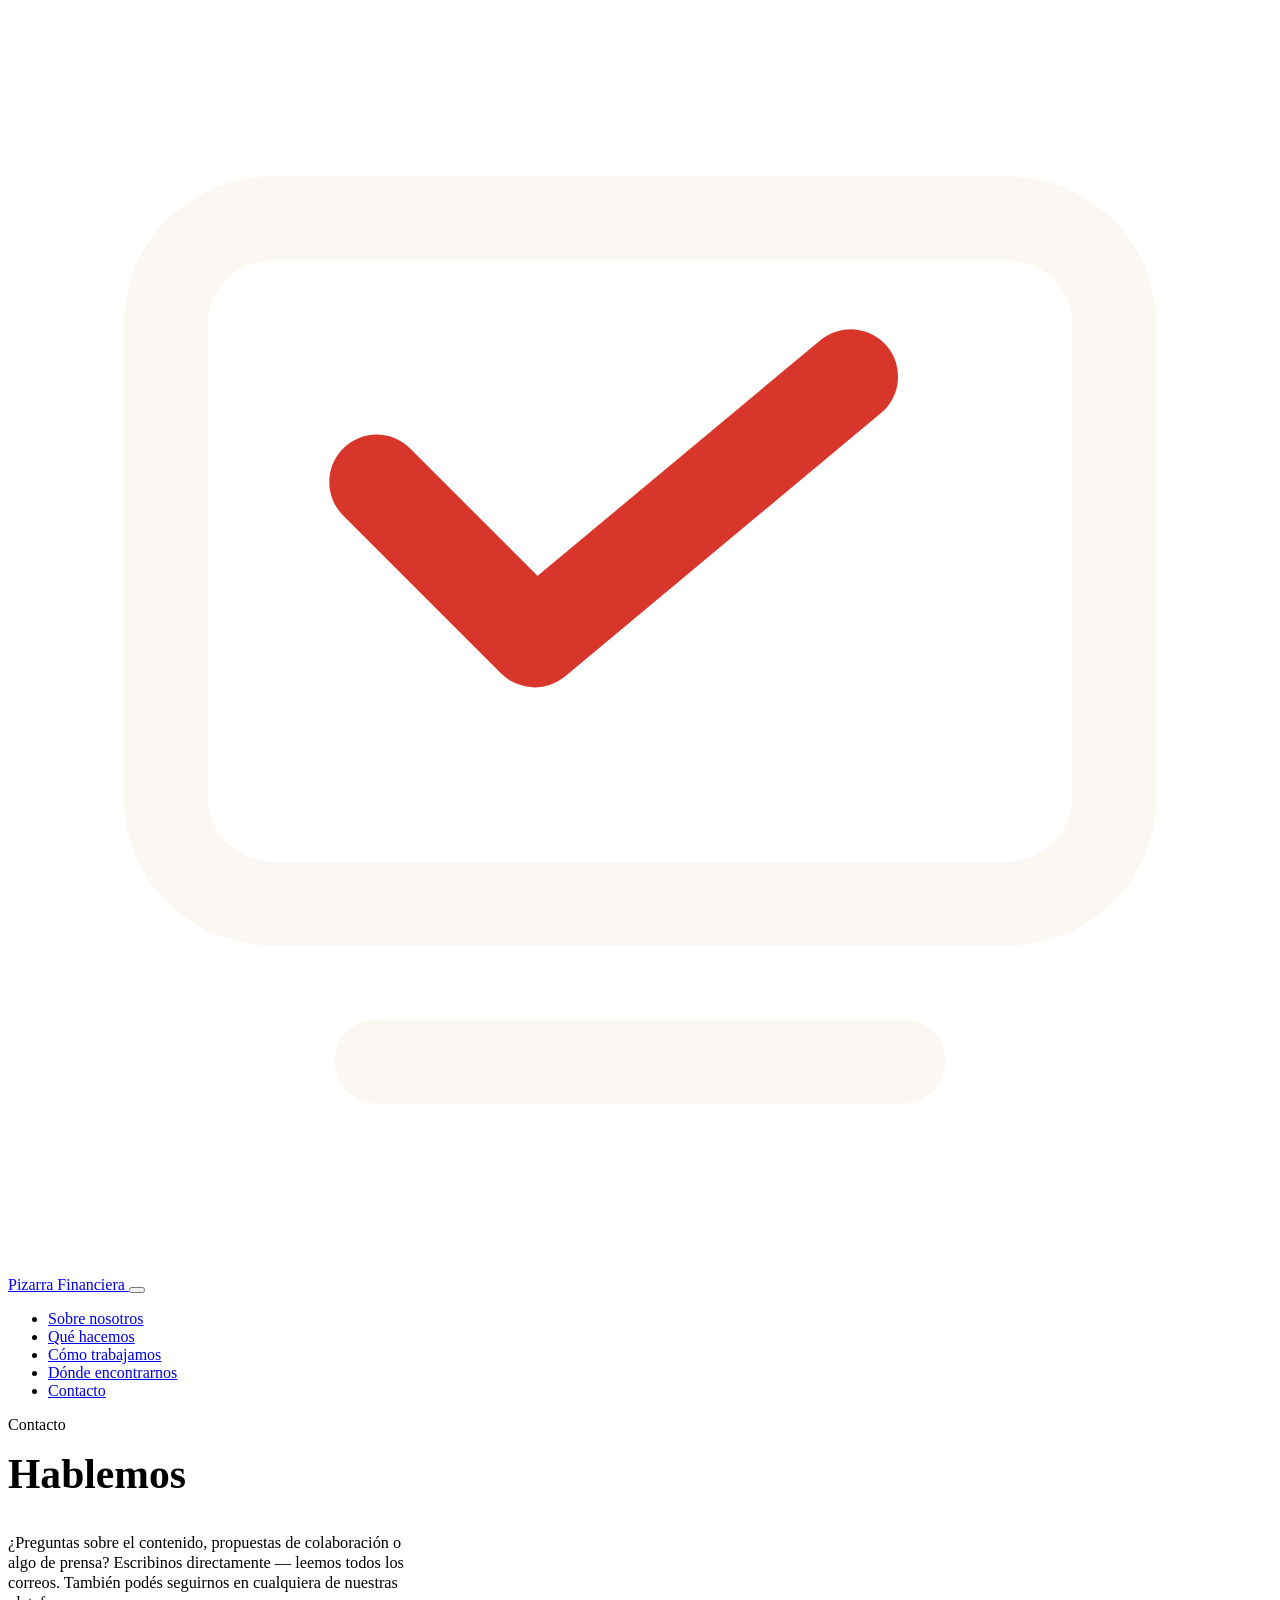
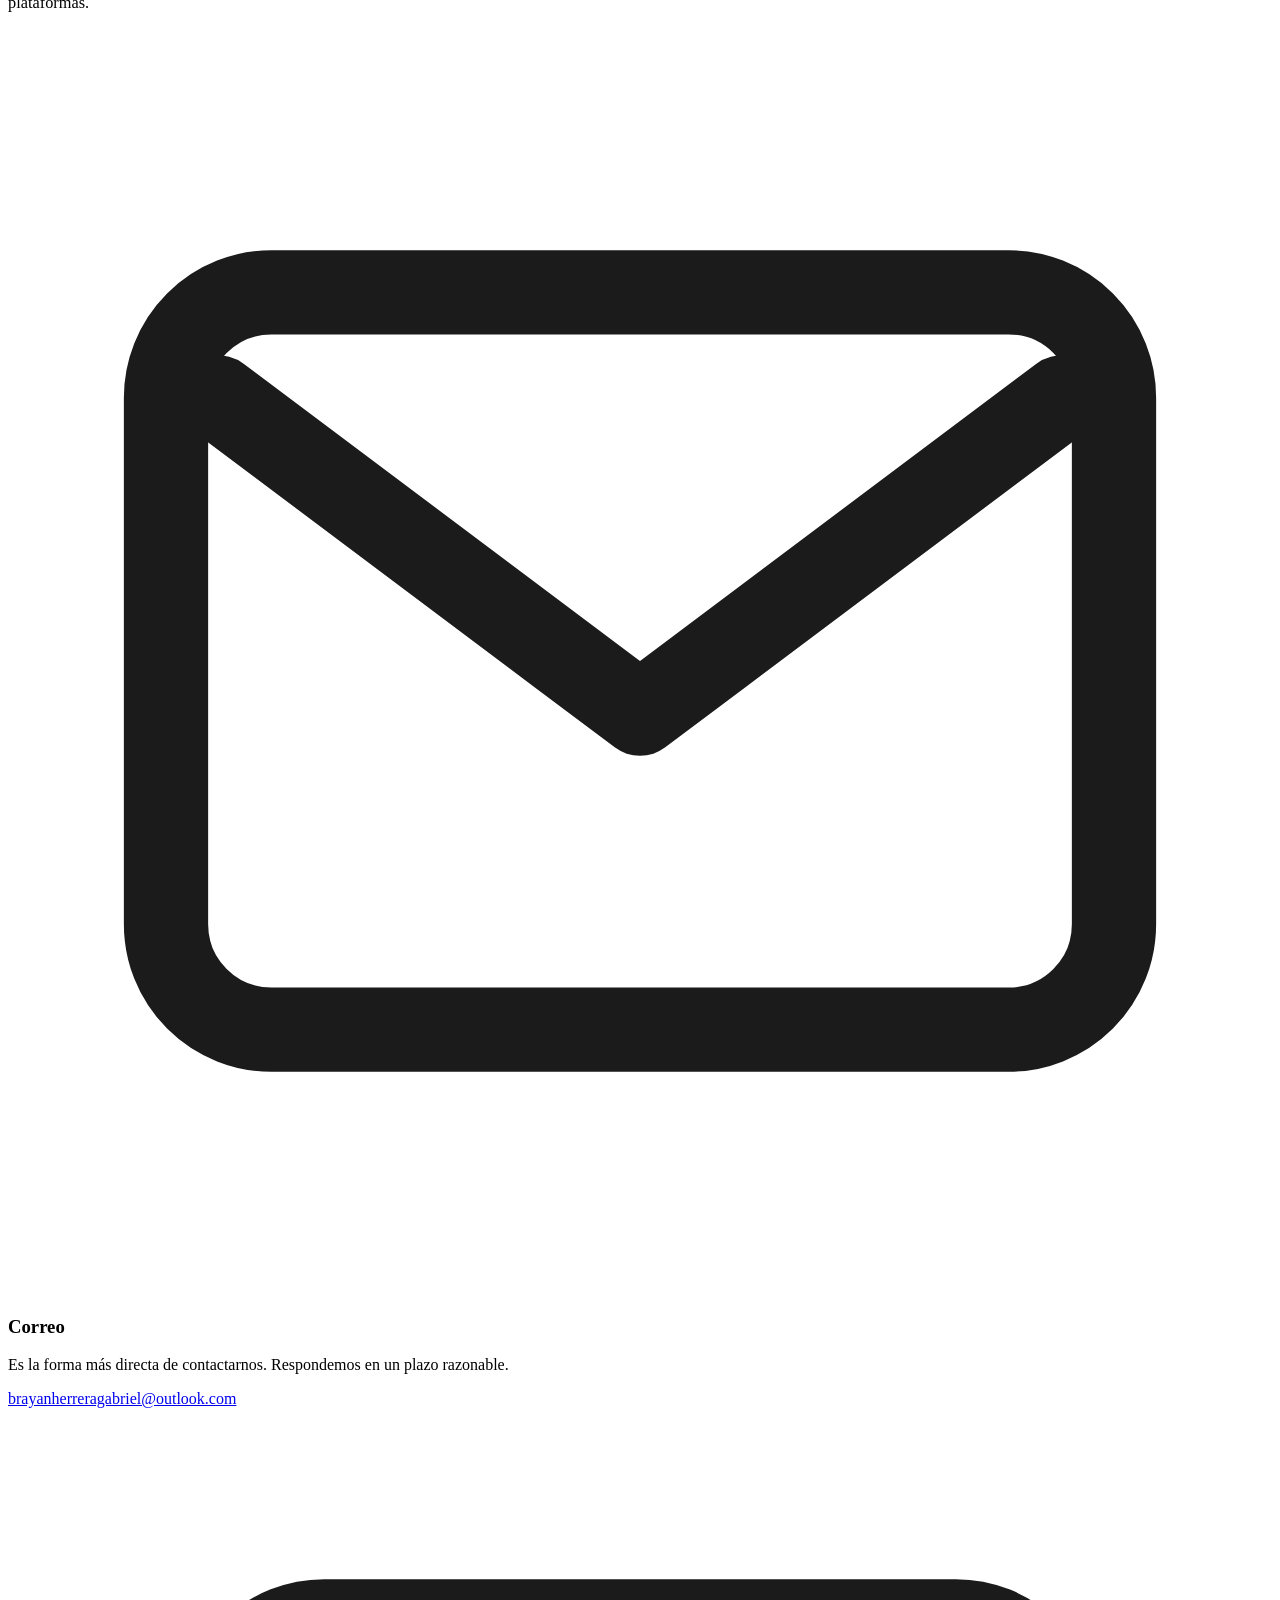
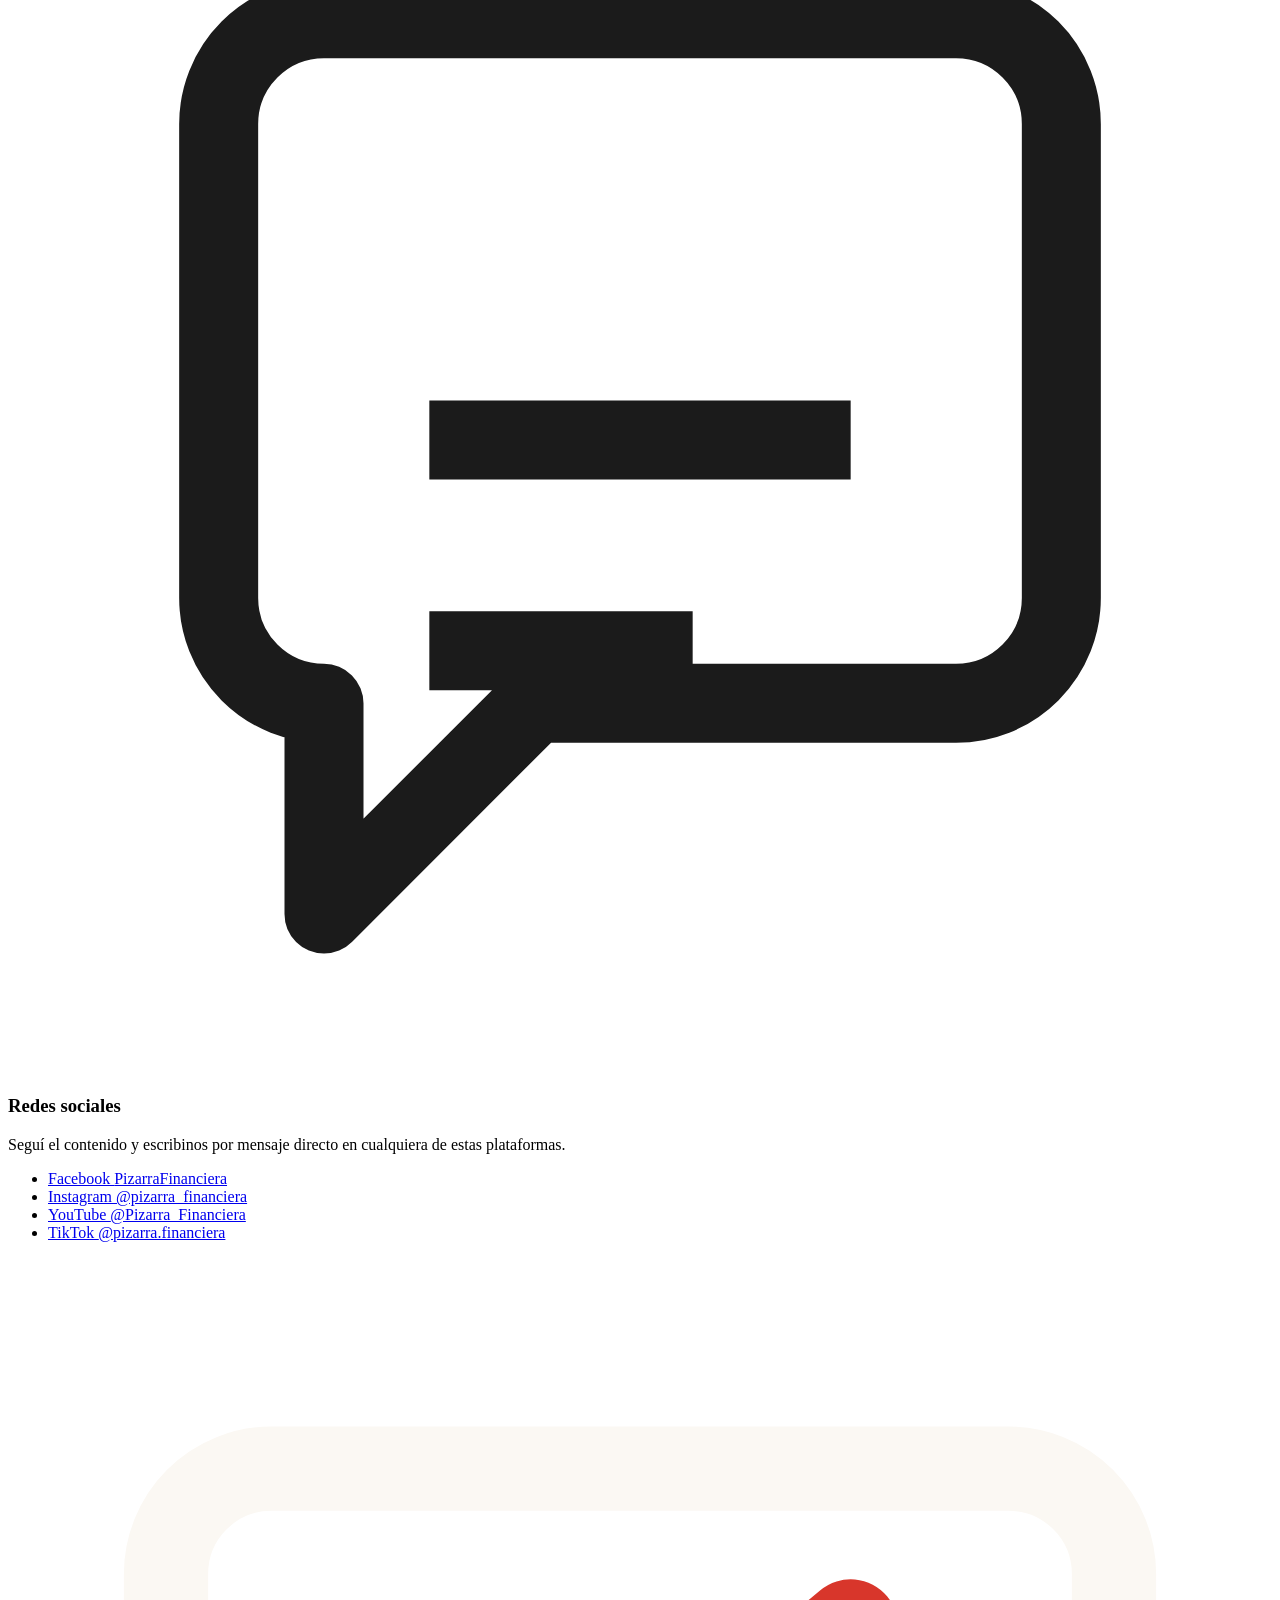
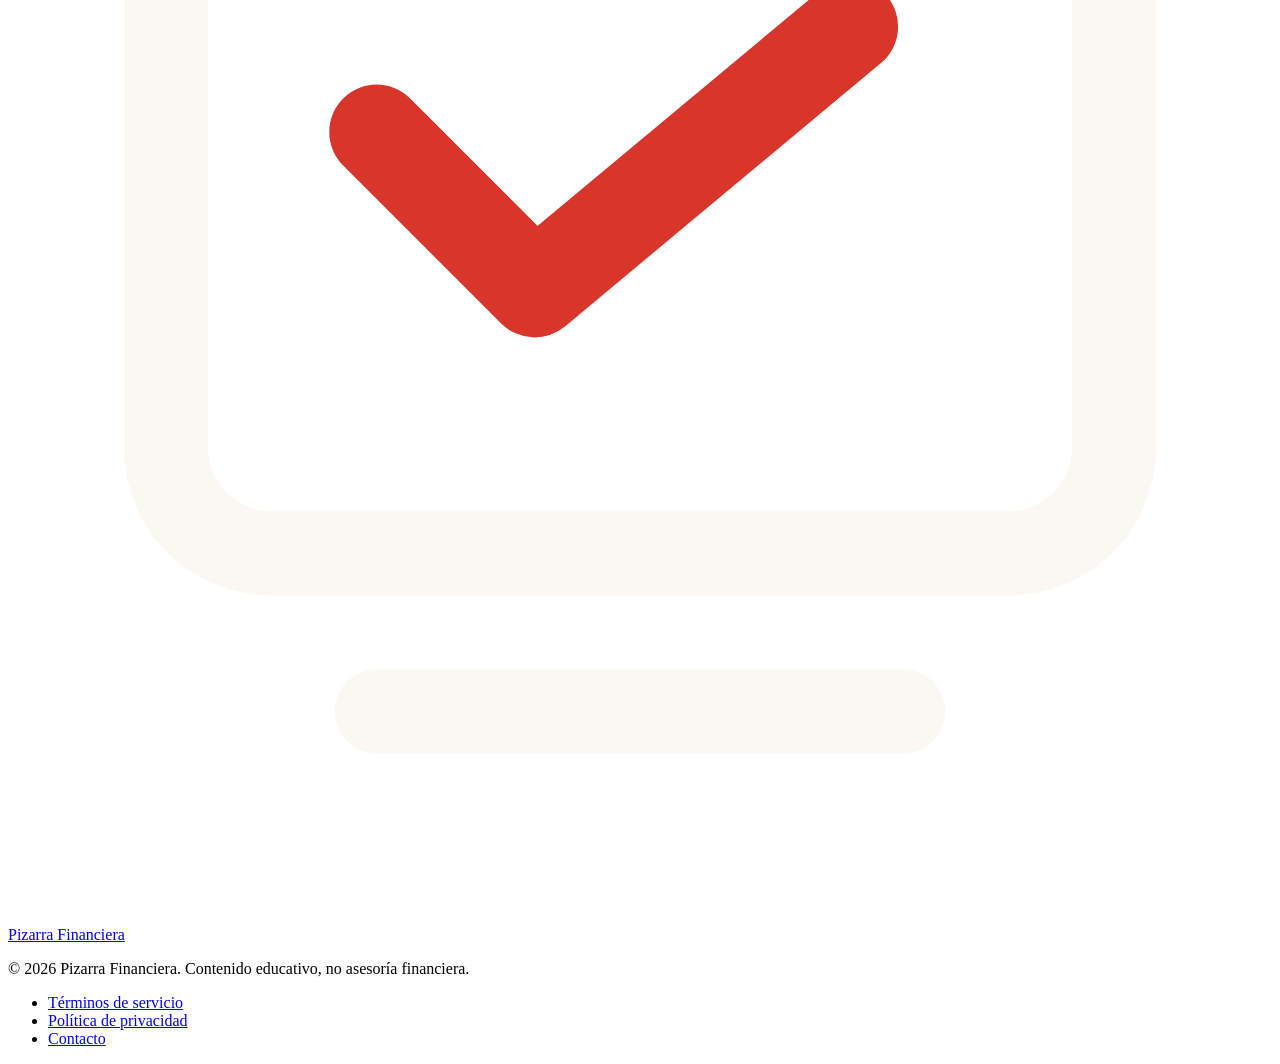
==== contact.html @ 554ced75 "contact.html" ====
<!DOCTYPE html>
<html lang="es">
<head>
<meta charset="UTF-8">
<meta name="viewport" content="width=device-width, initial-scale=1.0">
<title>Contacto — Pizarra Financiera</title>
<meta name="description" content="Escribinos a Pizarra Financiera por correo o seguinos en nuestras redes sociales.">
<link rel="preconnect" href="https://fonts.googleapis.com">
<link rel="preconnect" href="https://fonts.gstatic.com" crossorigin>
<link href="https://fonts.googleapis.com/css2?family=Baloo+2:wght@500;600;700;800&family=Inter:wght@400;500;600;700&family=Space+Mono:wght@400;700&display=swap" rel="stylesheet">
<link rel="stylesheet" href="styles.css">
</head>
<body>

<header class="site">
  <nav class="wrap">
    <a href="index.html" class="brand">
      <span class="mark">
        <svg viewBox="0 0 24 24" fill="none"><rect x="3" y="4" width="18" height="13" rx="2" stroke="#FBF8F3" stroke-width="1.6"/><path d="M7 20h10" stroke="#FBF8F3" stroke-width="1.6" stroke-linecap="round"/><path d="M7 9l3 3 6-5" stroke="#D8362B" stroke-width="1.8" stroke-linecap="round" stroke-linejoin="round"/></svg>
      </span>
      Pizarra Financiera
    </a>
    <button class="nav-toggle" aria-label="Abrir menú" onclick="document.getElementById('navlinks').classList.toggle('open')">
      <span></span><span></span><span></span>
    </button>
    <ul id="navlinks">
      <li><a href="index.html#sobre">Sobre nosotros</a></li>
      <li><a href="index.html#hacemos">Qué hacemos</a></li>
      <li><a href="index.html#proceso">Cómo trabajamos</a></li>
      <li><a href="index.html#plataformas">Dónde encontrarnos</a></li>
      <li><a href="contact.html">Contacto</a></li>
    </ul>
  </nav>
</header>

<main>
  <section class="contact-hero">
    <div class="wrap">
      <p class="eyebrow">Contacto</p>
      <h1 style="font-size:clamp(1.9rem,3.6vw,2.6rem);margin-top:8px;">Hablemos</h1>
      <p style="color:var(--ink-soft);margin-top:14px;max-width:52ch;font-size:1.02rem;">
        ¿Preguntas sobre el contenido, propuestas de colaboración o algo de prensa? Escribinos
        directamente — leemos todos los correos. También podés seguirnos en cualquiera de nuestras
        plataformas.
      </p>
    </div>

    <div class="wrap contact-page-grid">
      <div class="contact-card">
        <span class="icon-sm">
          <svg viewBox="0 0 24 24" fill="none"><rect x="3" y="5" width="18" height="14" rx="2" stroke="#1B1B1B" stroke-width="1.6"/><path d="M4 7l8 6 8-6" stroke="#1B1B1B" stroke-width="1.6" stroke-linecap="round" stroke-linejoin="round"/></svg>
        </span>
        <h3>Correo</h3>
        <p>Es la forma más directa de contactarnos. Respondemos en un plazo razonable.</p>
        <a class="value" href="mailto:brayanherreragabriel@outlook.com">brayanherreragabriel@outlook.com</a>
      </div>

      <div class="contact-card">
        <span class="icon-sm">
          <svg viewBox="0 0 24 24" fill="none"><path d="M8 12h8M8 16h5M6 4h12a2 2 0 0 1 2 2v9a2 2 0 0 1-2 2H10l-4 4v-4H6a2 2 0 0 1-2-2V6a2 2 0 0 1 2-2Z" stroke="#1B1B1B" stroke-width="1.5" stroke-linejoin="round"/></svg>
        </span>
        <h3>Redes sociales</h3>
        <p>Seguí el contenido y escribinos por mensaje directo en cualquiera de estas plataformas.</p>
        <ul class="social-mini">
          <li><a href="https://www.facebook.com/profile.php?id=61592804398117" target="_blank" rel="noopener">Facebook <span class="h">PizarraFinanciera</span></a></li>
          <li><a href="https://www.instagram.com/pizarra_financiera/" target="_blank" rel="noopener">Instagram <span class="h">@pizarra_financiera</span></a></li>
          <li><a href="https://www.youtube.com/@Pizarra_Financiera" target="_blank" rel="noopener">YouTube <span class="h">@Pizarra_Financiera</span></a></li>
          <li><a href="https://www.tiktok.com/@pizarra.financiera" target="_blank" rel="noopener">TikTok <span class="h">@pizarra.financiera</span></a></li>
        </ul>
      </div>
    </div>
  </section>
</main>

<footer>
  <div class="wrap footer-grid">
    <div>
      <a href="index.html" class="brand" style="margin-bottom:8px;">
        <span class="mark">
          <svg viewBox="0 0 24 24" fill="none"><rect x="3" y="4" width="18" height="13" rx="2" stroke="#FBF8F3" stroke-width="1.6"/><path d="M7 20h10" stroke="#FBF8F3" stroke-width="1.6" stroke-linecap="round"/><path d="M7 9l3 3 6-5" stroke="#D8362B" stroke-width="1.8" stroke-linecap="round" stroke-linejoin="round"/></svg>
        </span>
        Pizarra Financiera
      </a>
      <p class="copyright">© 2026 Pizarra Financiera. Contenido educativo, no asesoría financiera.</p>
    </div>
    <ul class="footer-links">
      <li><a href="terms.html">Términos de servicio</a></li>
      <li><a href="privacy.html">Política de privacidad</a></li>
      <li><a href="contact.html">Contacto</a></li>
    </ul>
  </div>
</footer>

</body>
</html>
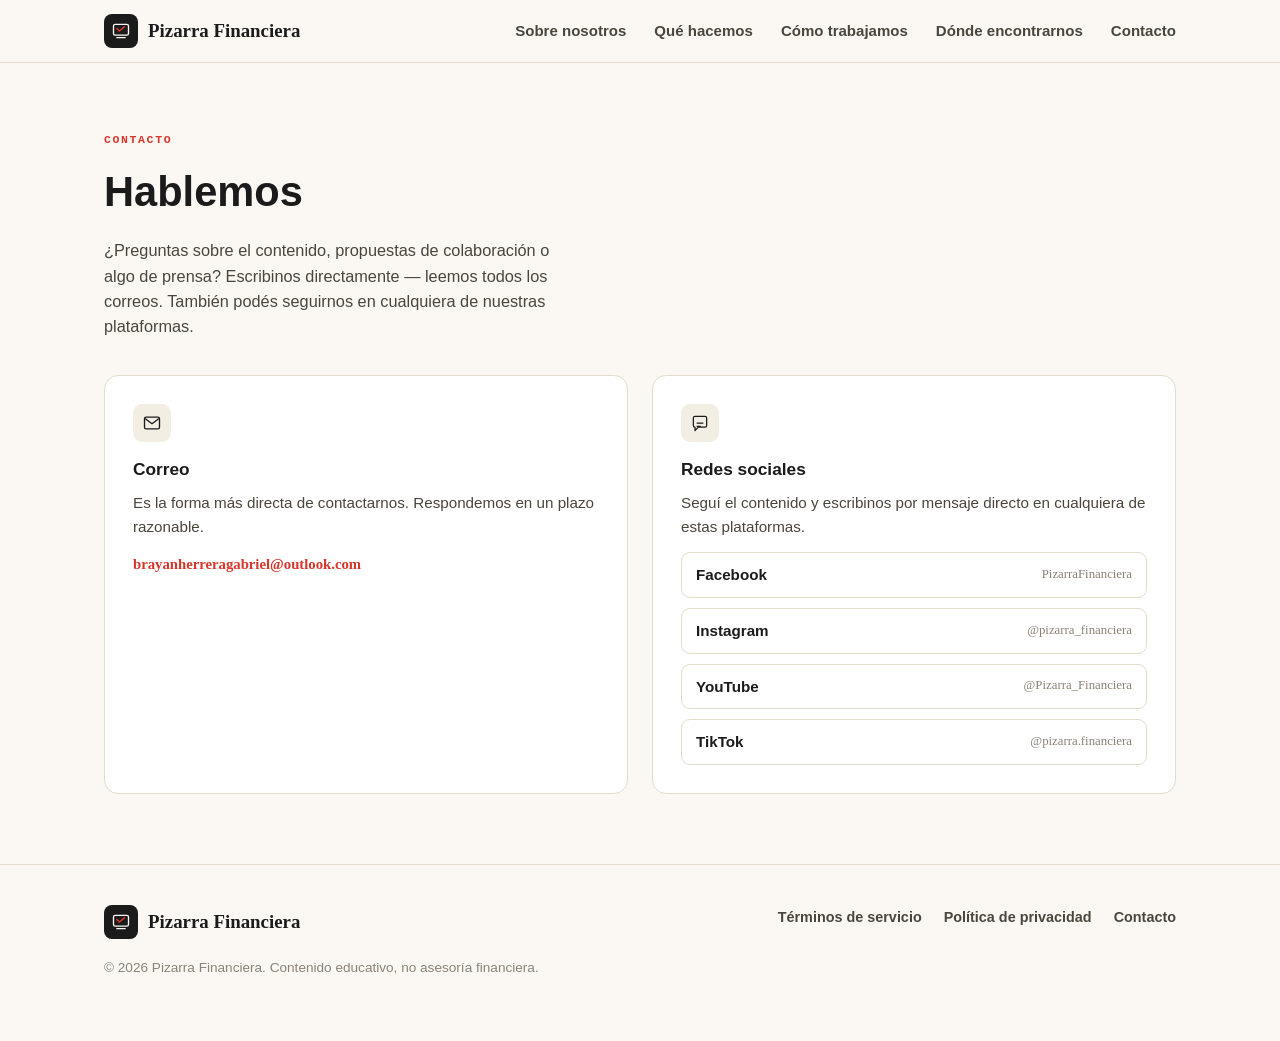
==== commit 40d4cadd: "Update contact.html" ====
--- a/contact.html
+++ b/contact.html
@@ -8,7 +8,327 @@
 <link rel="preconnect" href="https://fonts.googleapis.com">
 <link rel="preconnect" href="https://fonts.gstatic.com" crossorigin>
 <link href="https://fonts.googleapis.com/css2?family=Baloo+2:wght@500;600;700;800&family=Inter:wght@400;500;600;700&family=Space+Mono:wght@400;700&display=swap" rel="stylesheet">
-<link rel="stylesheet" href="styles.css">
+<style>
+  :root{
+    --paper:#FBF8F3;
+    --paper-alt:#F3EEE3;
+    --ink:#1B1B1B;
+    --ink-soft:#4A453D;
+    --muted:#8A8377;
+    --red:#D8362B;
+    --red-soft:#F6DAD6;
+    --green:#4F7A5B;
+    --line:#E4DCCB;
+    --card:#FFFFFF;
+    --radius:14px;
+    --max:1120px;
+  }
+  *{box-sizing:border-box;}
+  html{scroll-behavior:smooth;}
+  body{
+    margin:0;
+    background:var(--paper);
+    color:var(--ink);
+    font-family:'Inter',sans-serif;
+    line-height:1.55;
+    -webkit-font-smoothing:antialiased;
+  }
+  h1,h2,h3{
+    font-family:'Baloo 2',sans-serif;
+    margin:0;
+    color:var(--ink);
+  }
+  .eyebrow{
+    font-family:'Space Mono',monospace;
+    font-size:.72rem;
+    letter-spacing:.14em;
+    text-transform:uppercase;
+    color:var(--red);
+    font-weight:700;
+  }
+  a{color:inherit;}
+  img,svg{display:block;}
+  .wrap{max-width:var(--max);margin:0 auto;padding:0 24px;}
+
+  /* underline squiggle used as brand signature */
+  .squiggle{
+    display:block;
+    width:100%;
+    height:10px;
+    margin-top:2px;
+  }
+
+  /* NAV */
+  header.site{
+    position:sticky;top:0;z-index:50;
+    background:rgba(251,248,243,.92);
+    backdrop-filter:blur(6px);
+    border-bottom:1px solid var(--line);
+  }
+  nav.wrap{
+    display:flex;align-items:center;justify-content:space-between;
+    padding-top:14px;padding-bottom:14px;
+  }
+  .brand{
+    display:flex;align-items:center;gap:10px;
+    font-family:'Baloo 2';font-weight:800;font-size:1.18rem;
+    text-decoration:none;color:var(--ink);
+  }
+  .brand .mark{
+    width:34px;height:34px;border-radius:8px;
+    background:var(--ink);
+    display:flex;align-items:center;justify-content:center;
+  }
+  .brand .mark svg{width:20px;height:20px;}
+  nav ul{
+    list-style:none;display:flex;gap:28px;margin:0;padding:0;
+  }
+  nav ul a{
+    text-decoration:none;font-weight:600;font-size:.94rem;color:var(--ink-soft);
+    transition:color .15s;
+  }
+  nav ul a:hover{color:var(--red);}
+  .nav-toggle{display:none;background:none;border:none;cursor:pointer;padding:6px;}
+  .nav-toggle span{display:block;width:22px;height:2px;background:var(--ink);margin:5px 0;}
+
+  /* HERO */
+  .hero{padding:64px 0 56px;}
+  .hero .grid{
+    display:grid;grid-template-columns:1.1fr .9fr;gap:56px;align-items:center;
+  }
+  .hero h1{
+    font-size:clamp(2.1rem,4.4vw,3.4rem);
+    line-height:1.08;font-weight:800;
+    margin-top:14px;
+  }
+  .hero h1 .hl{position:relative;white-space:nowrap;}
+  .hero p.lede{
+    margin-top:20px;font-size:1.08rem;color:var(--ink-soft);max-width:46ch;
+  }
+  .pillars-inline{
+    margin-top:26px;display:flex;flex-wrap:wrap;gap:10px;
+  }
+  .pillars-inline span{
+    font-family:'Space Mono';font-size:.78rem;font-weight:700;
+    background:var(--card);border:1px solid var(--line);
+    padding:6px 12px;border-radius:999px;color:var(--ink-soft);
+  }
+  .pillars-inline span::before{content:"● ";color:var(--red);}
+
+  .cta-row{margin-top:30px;display:flex;gap:14px;flex-wrap:wrap;}
+  .btn{
+    display:inline-flex;align-items:center;gap:8px;
+    padding:12px 20px;border-radius:10px;font-weight:700;font-size:.95rem;
+    text-decoration:none;transition:transform .15s;
+  }
+  .btn:hover{transform:translateY(-2px);}
+  .btn-primary{background:var(--ink);color:var(--paper);}
+  .btn-ghost{background:transparent;color:var(--ink);border:1.5px solid var(--ink);}
+
+  /* checklist card — signature element */
+  .checklist-card{
+    background:var(--card);
+    border:1px solid var(--line);
+    border-radius:var(--radius);
+    padding:22px 24px;
+    box-shadow:0 18px 36px -22px rgba(27,27,27,.35);
+    transform:rotate(-1.6deg);
+    max-width:340px;
+    margin-left:auto;
+  }
+  .checklist-card .tag{
+    font-family:'Space Mono';font-size:.72rem;font-weight:700;
+    letter-spacing:.1em;color:var(--muted);text-transform:uppercase;
+  }
+  .checklist-card ul{list-style:none;margin:14px 0 0;padding:0;}
+  .checklist-card li{
+    display:flex;align-items:center;gap:10px;
+    padding:9px 0;border-bottom:1px dashed var(--line);
+    font-weight:600;font-size:.98rem;
+  }
+  .checklist-card li:last-child{border-bottom:none;}
+  .check{
+    width:18px;height:18px;border-radius:5px;background:var(--green);
+    flex:0 0 auto;display:flex;align-items:center;justify-content:center;
+  }
+  .check svg{width:11px;height:11px;}
+
+  /* dashed divider motif */
+  .divider{
+    height:2px;
+    background-image:repeating-linear-gradient(90deg,var(--ink) 0 10px,transparent 10px 20px);
+    opacity:.15;
+    margin:0;
+  }
+
+  section{padding:72px 0;}
+  section.alt{background:var(--paper-alt);}
+  .section-head{max-width:640px;margin-bottom:40px;}
+  .section-head h2{font-size:clamp(1.6rem,3vw,2.2rem);margin-top:8px;}
+  .section-head p{color:var(--ink-soft);margin-top:12px;font-size:1.02rem;}
+
+  /* about */
+  .about-grid{display:grid;grid-template-columns:1.3fr .7fr;gap:48px;align-items:start;}
+  .about-grid p{color:var(--ink-soft);font-size:1.02rem;margin:0 0 16px;}
+  .fact-list{
+    background:var(--card);border:1px solid var(--line);border-radius:var(--radius);
+    padding:22px;
+  }
+  .fact-list dt{
+    font-family:'Space Mono';font-size:.72rem;color:var(--muted);
+    text-transform:uppercase;letter-spacing:.08em;
+  }
+  .fact-list dd{margin:2px 0 16px;font-weight:700;font-size:1rem;}
+  .fact-list dd:last-child{margin-bottom:0;}
+
+  /* pillars cards */
+  .cards3{display:grid;grid-template-columns:repeat(3,1fr);gap:22px;}
+  .pcard{
+    background:var(--card);border:1px solid var(--line);border-radius:var(--radius);
+    padding:26px;
+  }
+  .pcard .num{
+    font-family:'Space Mono';font-weight:700;color:var(--red);font-size:.85rem;
+  }
+  .pcard h3{font-size:1.2rem;margin-top:10px;}
+  .pcard p{color:var(--ink-soft);font-size:.95rem;margin-top:8px;}
+
+  /* process steps */
+  .steps{
+    display:grid;grid-template-columns:repeat(4,1fr);gap:20px;counter-reset:step;
+  }
+  .step{position:relative;padding-top:8px;}
+  .step .idx{
+    font-family:'Baloo 2';font-weight:800;font-size:1.6rem;color:var(--red);
+  }
+  .step h3{font-size:1.02rem;margin-top:6px;}
+  .step p{color:var(--ink-soft);font-size:.92rem;margin-top:6px;}
+  .step-note{
+    margin-top:34px;background:var(--red-soft);border-radius:var(--radius);
+    padding:16px 20px;font-size:.94rem;color:#7A2119;font-weight:600;
+  }
+
+  /* platforms */
+  .plat-grid{display:grid;grid-template-columns:repeat(4,1fr);gap:18px;}
+  .plat-card{
+    background:var(--card);border:1px solid var(--line);border-radius:var(--radius);
+    padding:22px;text-decoration:none;display:flex;flex-direction:column;gap:10px;
+    transition:border-color .15s, transform .15s;
+  }
+  .plat-card:hover{border-color:var(--ink);transform:translateY(-3px);}
+  .plat-card .icon{
+    width:38px;height:38px;border-radius:9px;background:var(--paper-alt);
+    display:flex;align-items:center;justify-content:center;
+  }
+  .plat-card .icon svg{width:20px;height:20px;}
+  .plat-card h3{font-size:1.02rem;}
+  .plat-card .handle{color:var(--muted);font-size:.86rem;font-family:'Space Mono';}
+  .status{
+    display:inline-flex;width:fit-content;font-size:.72rem;font-weight:700;
+    padding:3px 10px;border-radius:999px;font-family:'Space Mono';
+  }
+  .status.live{background:#E4F0E7;color:#2C6B41;}
+  .status.soon{background:#F3EAD1;color:#8A6414;}
+
+  /* contact */
+  .contact-box{
+    background:var(--ink);color:var(--paper);border-radius:20px;
+    padding:48px;display:grid;grid-template-columns:1.2fr .8fr;gap:32px;align-items:center;
+  }
+  .contact-box h2{color:var(--paper);}
+  .contact-box p{color:#CFC9BC;margin-top:12px;max-width:44ch;}
+  .contact-box .btn-primary{background:var(--red);color:#fff;}
+  .contact-email{
+    font-family:'Space Mono';font-size:1.05rem;word-break:break-all;
+  }
+
+  footer{padding:40px 0 50px;border-top:1px solid var(--line);}
+  .footer-grid{display:flex;justify-content:space-between;align-items:flex-start;flex-wrap:wrap;gap:24px;}
+  .footer-links{display:flex;gap:22px;flex-wrap:wrap;list-style:none;padding:0;margin:0;}
+  .footer-links a{text-decoration:none;color:var(--ink-soft);font-size:.9rem;font-weight:600;}
+  .footer-links a:hover{color:var(--red);}
+  .copyright{color:var(--muted);font-size:.85rem;margin-top:18px;}
+
+  @media (max-width: 880px){
+    .hero .grid{grid-template-columns:1fr;gap:40px;}
+    .checklist-card{margin:0;transform:rotate(-1deg);}
+    .about-grid{grid-template-columns:1fr;}
+    .cards3{grid-template-columns:1fr;}
+    .steps{grid-template-columns:1fr 1fr;}
+    .plat-grid{grid-template-columns:1fr 1fr;}
+    .contact-box{grid-template-columns:1fr;padding:32px;}
+    nav ul{
+      position:absolute;top:100%;left:0;right:0;background:var(--paper);
+      flex-direction:column;gap:0;border-bottom:1px solid var(--line);
+      display:none;
+    }
+    nav ul.open{display:flex;}
+    nav ul a{display:block;padding:14px 24px;border-top:1px solid var(--line);}
+    .nav-toggle{display:block;}
+  }
+  @media (max-width: 560px){
+    .steps{grid-template-columns:1fr;}
+    .plat-grid{grid-template-columns:1fr;}
+  }
+
+  /* ===== Legal / info pages ===== */
+  .page-hero{padding:56px 0 40px;border-bottom:1px solid var(--line);}
+  .page-hero .eyebrow{margin-bottom:10px;}
+  .page-hero h1{font-size:clamp(1.9rem,3.6vw,2.6rem);}
+  .page-hero .updated{
+    margin-top:14px;font-family:'Space Mono';font-size:.82rem;color:var(--muted);
+  }
+  .legal{max-width:760px;margin:0 auto;padding:56px 24px 40px;}
+  .legal h2{
+    font-size:1.3rem;margin-top:44px;margin-bottom:14px;
+    padding-top:24px;border-top:1px dashed var(--line);
+  }
+  .legal h2:first-of-type{border-top:none;padding-top:0;margin-top:0;}
+  .legal p{color:var(--ink-soft);margin:0 0 14px;font-size:1rem;}
+  .legal ul{color:var(--ink-soft);margin:0 0 14px;padding-left:22px;}
+  .legal li{margin-bottom:8px;}
+  .legal strong{color:var(--ink);}
+  .legal a.inline{color:var(--red);font-weight:600;text-decoration:underline;}
+  .legal .callout{
+    background:var(--card);border:1px solid var(--line);border-radius:var(--radius);
+    padding:18px 20px;margin:22px 0;font-size:.95rem;color:var(--ink-soft);
+  }
+
+  /* ===== Contact page ===== */
+  .contact-hero{padding:56px 0 0;}
+  .contact-page-grid{
+    display:grid;grid-template-columns:1fr 1fr;gap:24px;margin-top:36px;padding-bottom:70px;
+  }
+  .contact-card{
+    background:var(--card);border:1px solid var(--line);border-radius:var(--radius);
+    padding:28px;
+  }
+  .contact-card .icon-sm{
+    width:38px;height:38px;border-radius:9px;background:var(--paper-alt);
+    display:flex;align-items:center;justify-content:center;margin-bottom:14px;
+  }
+  .contact-card .icon-sm svg{width:20px;height:20px;}
+  .contact-card h3{font-size:1.08rem;margin-bottom:8px;}
+  .contact-card p{color:var(--ink-soft);font-size:.95rem;margin:0 0 14px;}
+  .contact-card a.value{
+    font-family:'Space Mono';font-size:.92rem;color:var(--red);text-decoration:none;
+    word-break:break-all;font-weight:700;
+  }
+  .social-mini{list-style:none;margin:0;padding:0;display:flex;flex-direction:column;gap:10px;}
+  .social-mini a{
+    display:flex;align-items:center;justify-content:space-between;
+    text-decoration:none;color:var(--ink);font-weight:600;font-size:.95rem;
+    padding:10px 14px;border:1px solid var(--line);border-radius:9px;
+    transition:border-color .15s;
+  }
+  .social-mini a:hover{border-color:var(--ink);}
+  .social-mini .h{color:var(--muted);font-family:'Space Mono';font-size:.8rem;font-weight:400;}
+
+  @media (max-width:760px){
+    .contact-page-grid{grid-template-columns:1fr;}
+  }
+
+</style>
 </head>
 <body>
 
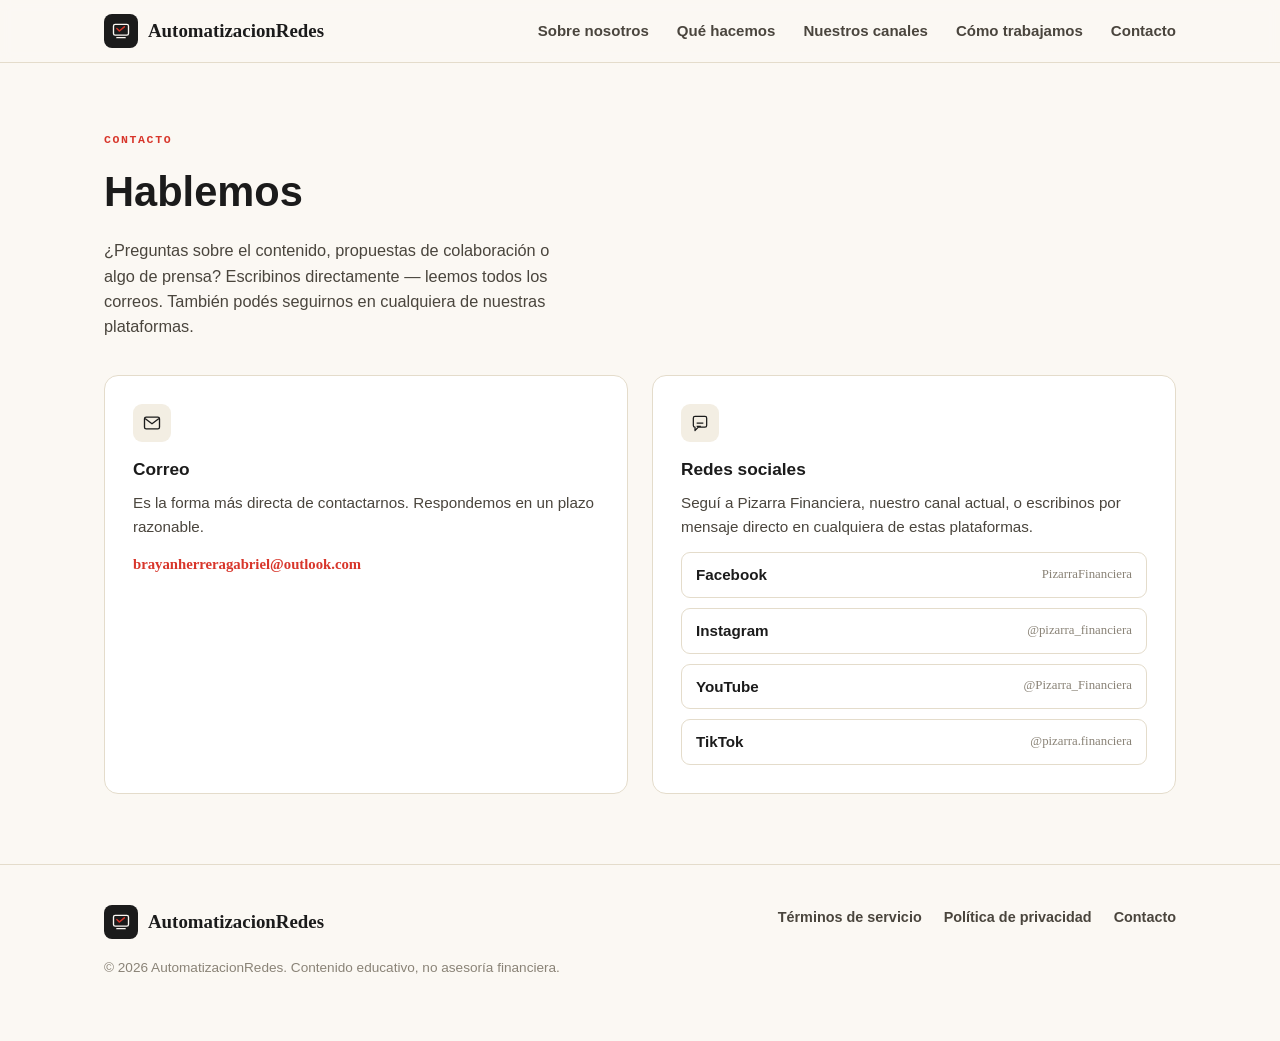
==== commit 80ed10f9: "Update contact.html" ====
--- a/contact.html
+++ b/contact.html
@@ -3,8 +3,11 @@
 <head>
 <meta charset="UTF-8">
 <meta name="viewport" content="width=device-width, initial-scale=1.0">
-<title>Contacto — Pizarra Financiera</title>
-<meta name="description" content="Escribinos a Pizarra Financiera por correo o seguinos en nuestras redes sociales.">
+<title>Contacto — AutomatizacionRedes</title>
+<meta name="description" content="Escribinos a AutomatizacionRedes por correo o seguinos en nuestras redes sociales.">
+<link rel="icon" href="favicon.ico" sizes="any">
+<link rel="icon" href="icon-192.png" type="image/png">
+<link rel="apple-touch-icon" href="apple-touch-icon.png">
 <link rel="preconnect" href="https://fonts.googleapis.com">
 <link rel="preconnect" href="https://fonts.gstatic.com" crossorigin>
 <link href="https://fonts.googleapis.com/css2?family=Baloo+2:wght@500;600;700;800&family=Inter:wght@400;500;600;700&family=Space+Mono:wght@400;700&display=swap" rel="stylesheet">
@@ -338,7 +341,7 @@
       <span class="mark">
         <svg viewBox="0 0 24 24" fill="none"><rect x="3" y="4" width="18" height="13" rx="2" stroke="#FBF8F3" stroke-width="1.6"/><path d="M7 20h10" stroke="#FBF8F3" stroke-width="1.6" stroke-linecap="round"/><path d="M7 9l3 3 6-5" stroke="#D8362B" stroke-width="1.8" stroke-linecap="round" stroke-linejoin="round"/></svg>
       </span>
-      Pizarra Financiera
+      AutomatizacionRedes
     </a>
     <button class="nav-toggle" aria-label="Abrir menú" onclick="document.getElementById('navlinks').classList.toggle('open')">
       <span></span><span></span><span></span>
@@ -346,8 +349,8 @@
     <ul id="navlinks">
       <li><a href="index.html#sobre">Sobre nosotros</a></li>
       <li><a href="index.html#hacemos">Qué hacemos</a></li>
+      <li><a href="index.html#canales">Nuestros canales</a></li>
       <li><a href="index.html#proceso">Cómo trabajamos</a></li>
-      <li><a href="index.html#plataformas">Dónde encontrarnos</a></li>
       <li><a href="contact.html">Contacto</a></li>
     </ul>
   </nav>
@@ -380,7 +383,7 @@
           <svg viewBox="0 0 24 24" fill="none"><path d="M8 12h8M8 16h5M6 4h12a2 2 0 0 1 2 2v9a2 2 0 0 1-2 2H10l-4 4v-4H6a2 2 0 0 1-2-2V6a2 2 0 0 1 2-2Z" stroke="#1B1B1B" stroke-width="1.5" stroke-linejoin="round"/></svg>
         </span>
         <h3>Redes sociales</h3>
-        <p>Seguí el contenido y escribinos por mensaje directo en cualquiera de estas plataformas.</p>
+        <p>Seguí a Pizarra Financiera, nuestro canal actual, o escribinos por mensaje directo en cualquiera de estas plataformas.</p>
         <ul class="social-mini">
           <li><a href="https://www.facebook.com/profile.php?id=61592804398117" target="_blank" rel="noopener">Facebook <span class="h">PizarraFinanciera</span></a></li>
           <li><a href="https://www.instagram.com/pizarra_financiera/" target="_blank" rel="noopener">Instagram <span class="h">@pizarra_financiera</span></a></li>
@@ -399,9 +402,9 @@
         <span class="mark">
           <svg viewBox="0 0 24 24" fill="none"><rect x="3" y="4" width="18" height="13" rx="2" stroke="#FBF8F3" stroke-width="1.6"/><path d="M7 20h10" stroke="#FBF8F3" stroke-width="1.6" stroke-linecap="round"/><path d="M7 9l3 3 6-5" stroke="#D8362B" stroke-width="1.8" stroke-linecap="round" stroke-linejoin="round"/></svg>
         </span>
-        Pizarra Financiera
+        AutomatizacionRedes
       </a>
-      <p class="copyright">© 2026 Pizarra Financiera. Contenido educativo, no asesoría financiera.</p>
+      <p class="copyright">© 2026 AutomatizacionRedes. Contenido educativo, no asesoría financiera.</p>
     </div>
     <ul class="footer-links">
       <li><a href="terms.html">Términos de servicio</a></li>
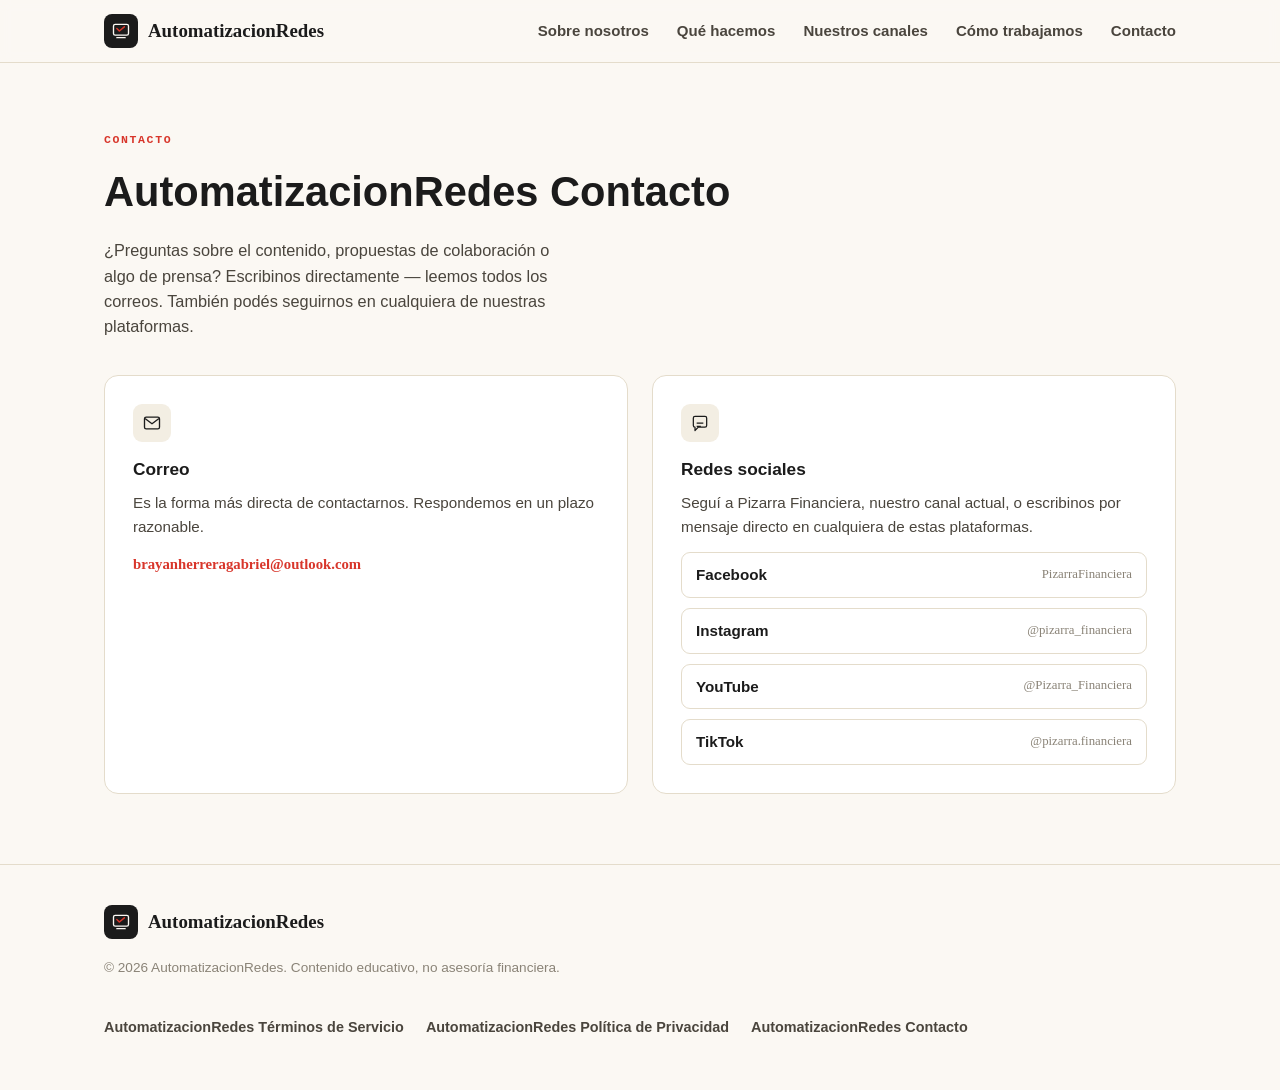
==== commit c9c4300b: "Update contact.html" ====
--- a/contact.html
+++ b/contact.html
@@ -3,7 +3,7 @@
 <head>
 <meta charset="UTF-8">
 <meta name="viewport" content="width=device-width, initial-scale=1.0">
-<title>Contacto — AutomatizacionRedes</title>
+<title>AutomatizacionRedes Contacto</title>
 <meta name="description" content="Escribinos a AutomatizacionRedes por correo o seguinos en nuestras redes sociales.">
 <link rel="icon" href="favicon.ico" sizes="any">
 <link rel="icon" href="icon-192.png" type="image/png">
@@ -360,7 +360,7 @@
   <section class="contact-hero">
     <div class="wrap">
       <p class="eyebrow">Contacto</p>
-      <h1 style="font-size:clamp(1.9rem,3.6vw,2.6rem);margin-top:8px;">Hablemos</h1>
+      <h1 style="font-size:clamp(1.9rem,3.6vw,2.6rem);margin-top:8px;">AutomatizacionRedes Contacto</h1>
       <p style="color:var(--ink-soft);margin-top:14px;max-width:52ch;font-size:1.02rem;">
         ¿Preguntas sobre el contenido, propuestas de colaboración o algo de prensa? Escribinos
         directamente — leemos todos los correos. También podés seguirnos en cualquiera de nuestras
@@ -407,9 +407,11 @@
       <p class="copyright">© 2026 AutomatizacionRedes. Contenido educativo, no asesoría financiera.</p>
     </div>
     <ul class="footer-links">
-      <li><a href="terms.html">Términos de servicio</a></li>
-      <li><a href="privacy.html">Política de privacidad</a></li>
-      <li><a href="contact.html">Contacto</a></li>
+      <li><a href="terms.html">AutomatizacionRedes Términos de Servicio</a></li>
+      <li><a href="privacy.html">AutomatizacionRedes Política de Privacidad</a></li>
+      <li><a href="contact.html">AutomatizacionRedes Contacto</a></li>
+
+      
     </ul>
   </div>
 </footer>
